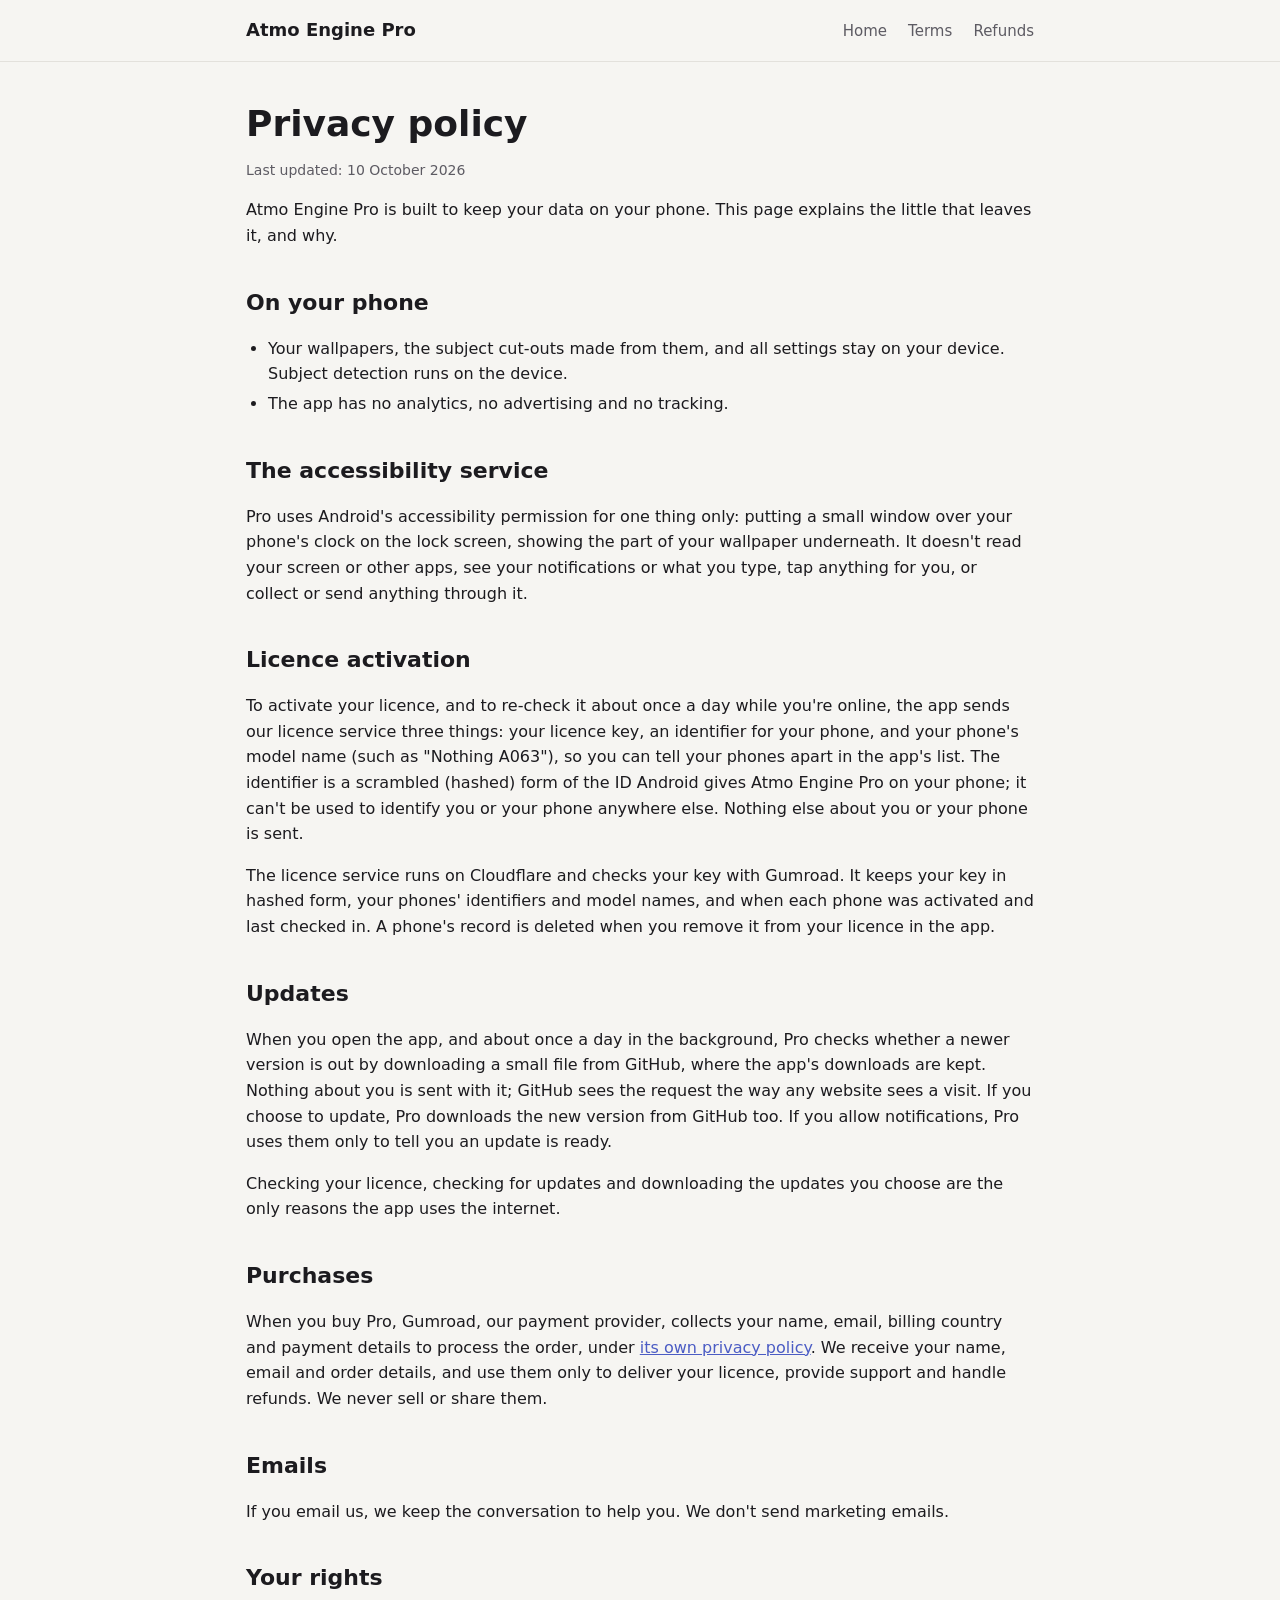
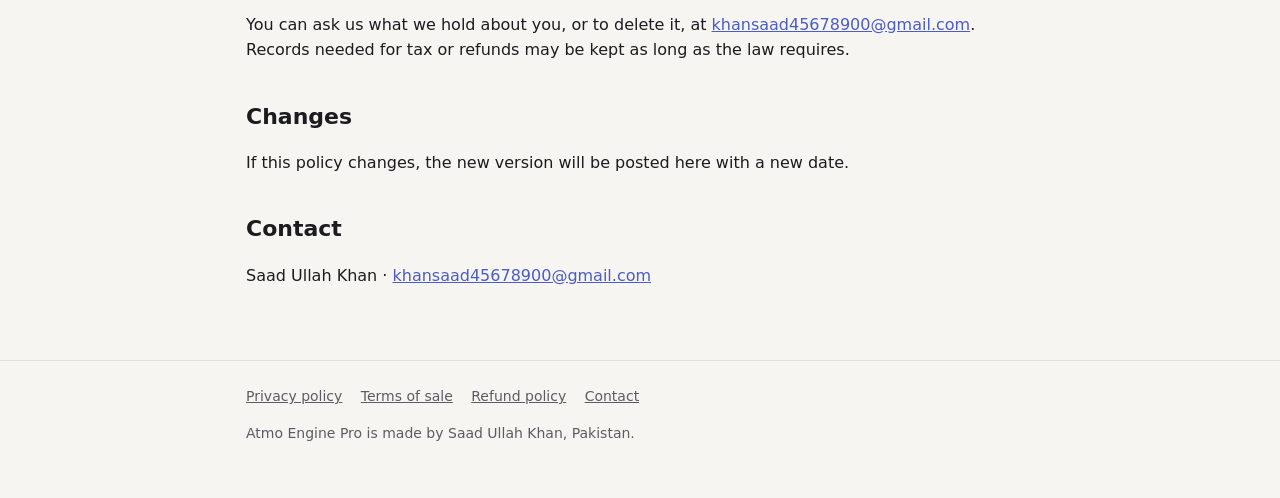
==== privacy.html @ ef831bf8 "Atmo Engine Pro website" ====
<!doctype html>
<html lang="en">
<head>
  <meta charset="utf-8">
  <meta name="viewport" content="width=device-width, initial-scale=1">
  <title>Privacy Policy · Atmo Engine Pro</title>
  <link rel="stylesheet" href="style.css">
</head>
<body>
  <header class="site">
    <div class="wrap">
      <a class="brand" href="index.html">Atmo Engine Pro</a>
      <nav>
        <a href="index.html">Home</a>
        <a href="terms.html">Terms</a>
        <a href="refund.html">Refunds</a>
      </nav>
    </div>
  </header>

  <main>
    <div class="wrap">
      <h1>Privacy policy</h1>
      <p class="muted small">Last updated: 10 October 2026</p>

      <p>
        Atmo Engine Pro is built to keep your data on your phone. This page explains the little
        that leaves it, and why.
      </p>

      <h2>On your phone</h2>
      <ul>
        <li>Your wallpapers, the subject cut-outs made from them, and all settings stay on your device.
            Subject detection runs on the device.</li>
        <li>The app has no analytics, no advertising and no tracking.</li>
      </ul>

      <h2>The accessibility service</h2>
      <p>
        Pro uses Android's accessibility permission for one thing only: putting a small window over
        your phone's clock on the lock screen, showing the part of your wallpaper underneath. It
        doesn't read your screen or other apps, see your notifications or what you type, tap
        anything for you, or collect or send anything through it.
      </p>

      <h2>Licence activation</h2>
      <p>
        To activate your licence, and to re-check it about once a day while you're online, the app
        sends our licence service three things: your licence key, an identifier for your phone,
        and your phone's model name (such as "Nothing A063"), so you can tell your phones apart in
        the app's list. The identifier is a scrambled (hashed) form of the ID Android gives Atmo
        Engine Pro on your phone; it can't be used to identify you or your phone anywhere else.
        Nothing else about you or your phone is sent.
      </p>
      <p>
        The licence service runs on Cloudflare and checks your key with Gumroad. It keeps your key
        in hashed form, your phones' identifiers and model names, and when each phone was activated
        and last checked in. A phone's record is deleted when you remove it from your licence in the app.
      </p>

      <h2>Updates</h2>
      <p>
        When you open the app, and about once a day in the background, Pro checks whether a newer
        version is out by downloading a small file from GitHub, where the app's downloads are kept.
        Nothing about you is sent with it; GitHub sees the request the way any website sees a visit.
        If you choose to update, Pro downloads the new version from GitHub too. If you allow
        notifications, Pro uses them only to tell you an update is ready.
      </p>
      <p>
        Checking your licence, checking for updates and downloading the updates you choose are the
        only reasons the app uses the internet.
      </p>

      <h2>Purchases</h2>
      <p>
        When you buy Pro, Gumroad, our payment provider, collects your name, email, billing country
        and payment details to process the order, under
        <a href="https://gumroad.com/privacy">its own privacy policy</a>. We receive your name,
        email and order details, and use them only to deliver your licence, provide support and
        handle refunds. We never sell or share them.
      </p>

      <h2>Emails</h2>
      <p>
        If you email us, we keep the conversation to help you. We don't send marketing emails.
      </p>

      <h2>Your rights</h2>
      <p>
        You can ask us what we hold about you, or to delete it, at
        <a href="mailto:khansaad45678900@gmail.com">khansaad45678900@gmail.com</a>.
        Records needed for tax or refunds may be kept as long as the law requires.
      </p>

      <h2>Changes</h2>
      <p>If this policy changes, the new version will be posted here with a new date.</p>

      <h2>Contact</h2>
      <p>Saad Ullah Khan · <a href="mailto:khansaad45678900@gmail.com">khansaad45678900@gmail.com</a></p>
    </div>
  </main>

  <footer class="site">
    <div class="wrap">
      <a href="privacy.html">Privacy policy</a>
      <a href="terms.html">Terms of sale</a>
      <a href="refund.html">Refund policy</a>
      <a href="mailto:khansaad45678900@gmail.com">Contact</a>
      <p>Atmo Engine Pro is made by Saad Ullah Khan, Pakistan.</p>
    </div>
  </footer>
</body>
</html>
---- style.css ----
:root {
  --bg: #f6f5f2;
  --surface: #ffffff;
  --text: #1c1b1f;
  --muted: #5d5b63;
  --line: #e3e1dc;
  --accent: #4b5cc4;
  --accent-text: #ffffff;
  --radius: 18px;
}

@media (prefers-color-scheme: dark) {
  :root {
    --bg: #111114;
    --surface: #1b1b20;
    --text: #ecebf0;
    --muted: #a3a1ab;
    --line: #2c2c33;
    --accent: #9fb0ff;
    --accent-text: #111114;
  }
}

* { box-sizing: border-box; }

body {
  margin: 0;
  background: var(--bg);
  color: var(--text);
  font: 16px/1.6 system-ui, -apple-system, "Segoe UI", Roboto, sans-serif;
}

a { color: var(--accent); }

.wrap {
  max-width: 820px;
  margin: 0 auto;
  padding: 0 16px;
}

header.site {
  border-bottom: 1px solid var(--line);
}

header.site .wrap {
  display: flex;
  align-items: center;
  justify-content: space-between;
  gap: 12px;
  padding-top: 16px;
  padding-bottom: 16px;
  flex-wrap: wrap;
}

.brand {
  font-weight: 700;
  font-size: 18px;
  color: var(--text);
  text-decoration: none;
}

nav a {
  color: var(--muted);
  text-decoration: none;
  margin-left: 16px;
  font-size: 15px;
}

nav a:first-child { margin-left: 0; }
nav a:hover { color: var(--text); }

main { padding: 40px 0 56px; }

h1 { font-size: 36px; line-height: 1.2; margin: 0 0 12px; }
h2 { font-size: 22px; margin: 36px 0 10px; }
h3 { font-size: 17px; margin: 22px 0 6px; }

.lead { font-size: 18px; color: var(--muted); margin: 0 0 24px; }

.card {
  background: var(--surface);
  border: 1px solid var(--line);
  border-radius: var(--radius);
  padding: 22px;
}

.price {
  display: flex;
  align-items: center;
  justify-content: space-between;
  gap: 16px;
  flex-wrap: wrap;
  margin: 28px 0;
}

.price .amount { font-size: 28px; font-weight: 700; }
.price .note { color: var(--muted); font-size: 14px; }

.button {
  display: inline-block;
  background: var(--accent);
  color: var(--accent-text);
  text-decoration: none;
  font-weight: 600;
  padding: 12px 22px;
  border-radius: 999px;
}

.grid {
  display: grid;
  grid-template-columns: repeat(auto-fit, minmax(220px, 1fr));
  gap: 14px;
}

.grid .card h3 { margin-top: 0; }
.grid .card p { margin: 0; color: var(--muted); font-size: 15px; }

ul, ol { padding-left: 22px; }
li { margin: 4px 0; }

.muted { color: var(--muted); }
.small { font-size: 14px; }

footer.site {
  border-top: 1px solid var(--line);
  padding: 24px 0 40px;
  color: var(--muted);
  font-size: 14px;
}

footer.site a { color: var(--muted); margin-right: 14px; }
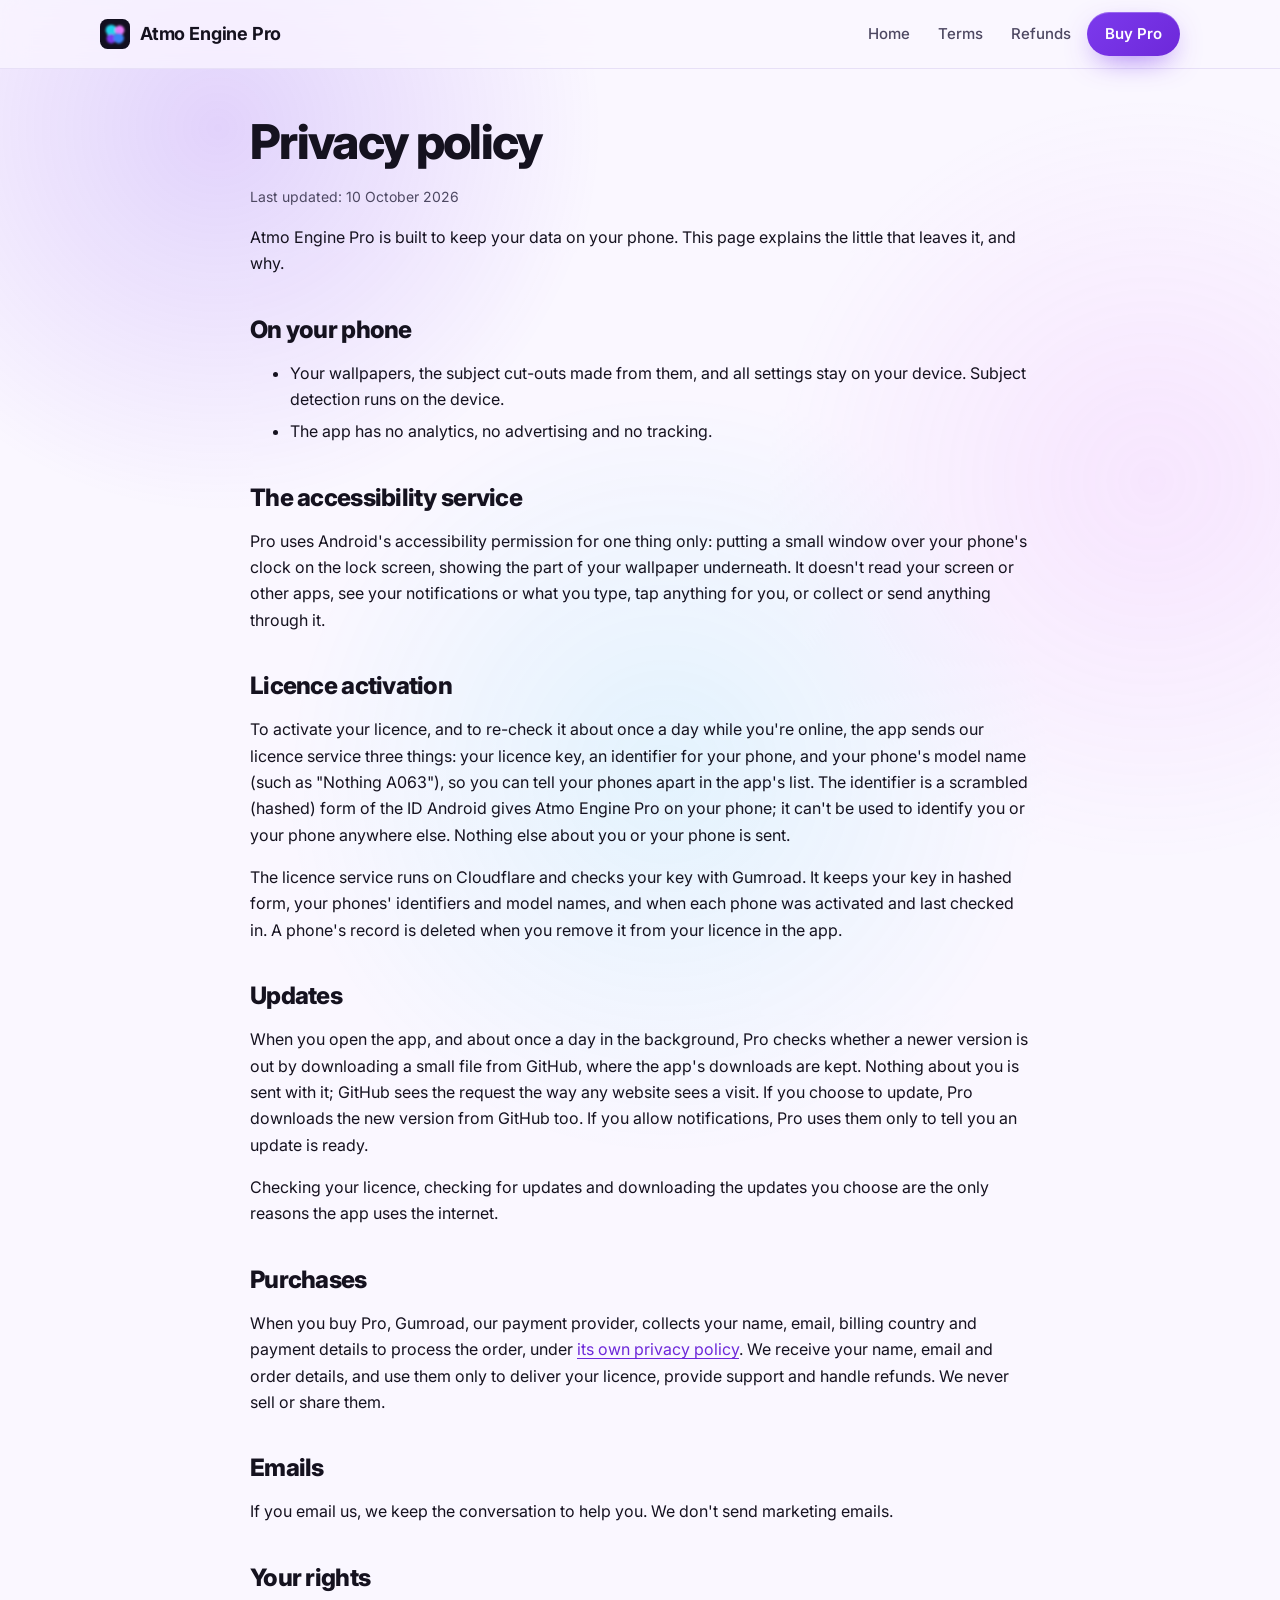
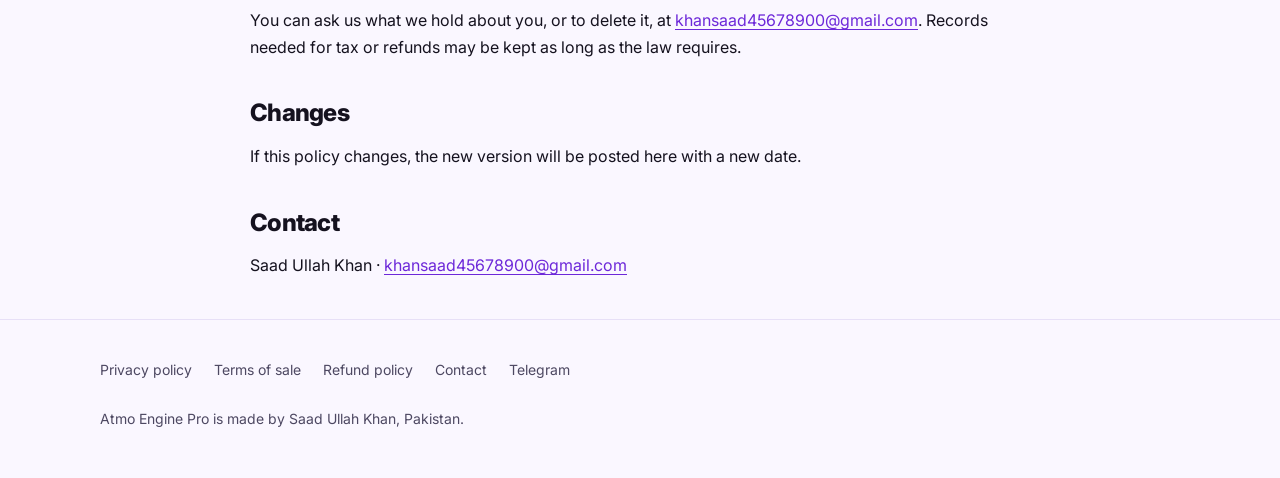
==== commit 7cdedf97: "Redesign the site and add the Pro Telegram group A dark, atmospheric look built on the app's own pal" ====
--- a/privacy.html
+++ b/privacy.html
@@ -4,21 +4,30 @@
   <meta charset="utf-8">
   <meta name="viewport" content="width=device-width, initial-scale=1">
   <title>Privacy Policy · Atmo Engine Pro</title>
+  <meta name="theme-color" content="#0b0a12" media="(prefers-color-scheme: dark)">
+  <meta name="theme-color" content="#faf7ff" media="(prefers-color-scheme: light)">
+  <link rel="icon" href="favicon.svg" type="image/svg+xml">
+  <link rel="preconnect" href="https://fonts.googleapis.com">
+  <link rel="preconnect" href="https://fonts.gstatic.com" crossorigin>
+  <link rel="stylesheet" href="https://fonts.googleapis.com/css2?family=Inter:wght@400;500;600;700;800&display=swap">
   <link rel="stylesheet" href="style.css">
 </head>
 <body>
+  <a class="skip" href="#main">Skip to content</a>
+  <div class="aurora" aria-hidden="true"><span></span><span></span><span></span></div>
   <header class="site">
     <div class="wrap">
-      <a class="brand" href="index.html">Atmo Engine Pro</a>
-      <nav>
-        <a href="index.html">Home</a>
-        <a href="terms.html">Terms</a>
-        <a href="refund.html">Refunds</a>
+      <a class="brand" href="index.html"><img src="favicon.svg" alt="" width="30" height="30">Atmo Engine Pro</a>
+      <nav aria-label="Main">
+        <a class="optional" href="index.html">Home</a>
+        <a class="optional" href="terms.html">Terms</a>
+        <a class="optional" href="refund.html">Refunds</a>
+        <a class="button small" href="https://khansaad5.gumroad.com/l/atmo-engine-pro">Buy Pro</a>
       </nav>
     </div>
   </header>
 
-  <main>
+  <main id="main">
     <div class="wrap">
       <h1>Privacy policy</h1>
       <p class="muted small">Last updated: 10 October 2026</p>
@@ -106,6 +115,7 @@
       <a href="terms.html">Terms of sale</a>
       <a href="refund.html">Refund policy</a>
       <a href="mailto:khansaad45678900@gmail.com">Contact</a>
+      <a href="https://t.me/atmoenginepro">Telegram</a>
       <p>Atmo Engine Pro is made by Saad Ullah Khan, Pakistan.</p>
     </div>
   </footer>
--- a/style.css
+++ b/style.css
@@ -1,131 +1,540 @@
+/* Atmo Engine Pro site. Dark by default (a wallpaper app is shown at night
+   as often as by day), light when the visitor's device asks for it. */
 :root {
-  --bg: #f6f5f2;
-  --surface: #ffffff;
-  --text: #1c1b1f;
-  --muted: #5d5b63;
-  --line: #e3e1dc;
-  --accent: #4b5cc4;
-  --accent-text: #ffffff;
-  --radius: 18px;
-}
-
-@media (prefers-color-scheme: dark) {
+  color-scheme: dark light;
+  --bg: #0b0a12;
+  --surface: rgba(255, 255, 255, 0.045);
+  --surface-strong: rgba(255, 255, 255, 0.08);
+  --text: #f3f1fa;
+  --muted: #aaa6bd;
+  --line: rgba(255, 255, 255, 0.10);
+  --primary: #7c3aed;
+  --primary-2: #6d28d9;
+  --on-primary: #ffffff;
+  --link: #c4b5fd;
+  --cyan: #22d3ee;
+  --magenta: #e879f9;
+  --check: #22d3ee;
+  --kicker: #e879f9;
+  --warn-bg: rgba(250, 204, 21, 0.08);
+  --warn-line: rgba(250, 204, 21, 0.28);
+  --warn-icon: #facc15;
+  --radius: 22px;
+  --radius-sm: 14px;
+  --shadow: 0 30px 80px -30px rgba(124, 58, 237, 0.55);
+  --ease: cubic-bezier(0.2, 0.8, 0.2, 1);
+  --wrap: 1120px;
+}
+
+@media (prefers-color-scheme: light) {
   :root {
-    --bg: #111114;
-    --surface: #1b1b20;
-    --text: #ecebf0;
-    --muted: #a3a1ab;
-    --line: #2c2c33;
-    --accent: #9fb0ff;
-    --accent-text: #111114;
+    --bg: #faf7ff;
+    --surface: #ffffff;
+    --surface-strong: #f6f2ff;
+    --text: #15121f;
+    --muted: #4d4862;
+    --line: #e7e0f7;
+    --link: #6d28d9;
+    --check: #0e7490;
+    --kicker: #a21caf;
+    --warn-bg: #fffbea;
+    --warn-line: #f2dd8b;
+    --warn-icon: #a16207;
+    --shadow: 0 30px 70px -35px rgba(109, 40, 217, 0.45);
   }
 }
 
 * { box-sizing: border-box; }
+
+html { scroll-behavior: smooth; scroll-padding-top: 88px; }
 
 body {
   margin: 0;
+  min-height: 100vh;
   background: var(--bg);
   color: var(--text);
-  font: 16px/1.6 system-ui, -apple-system, "Segoe UI", Roboto, sans-serif;
-}
-
-a { color: var(--accent); }
+  font: 400 16px/1.65 "Inter", system-ui, -apple-system, "Segoe UI", Roboto, sans-serif;
+  -webkit-font-smoothing: antialiased;
+  overflow-x: hidden;
+}
+
+/* The Atmosphere: soft colour clouds drifting behind every page, like the
+   effect the app is named after. Gradients only, moved with transform. */
+.aurora {
+  position: fixed;
+  inset: -20vmax;
+  z-index: -1;
+  pointer-events: none;
+  opacity: 0.55;
+}
+.aurora span {
+  position: absolute;
+  width: 60vmax;
+  height: 60vmax;
+  border-radius: 50%;
+  animation: drift 38s var(--ease) infinite alternate;
+}
+.aurora span:nth-child(1) { top: 0; left: 5%; background: radial-gradient(closest-side, rgba(124, 58, 237, 0.55), transparent); }
+.aurora span:nth-child(2) { top: 25%; right: 0; background: radial-gradient(closest-side, rgba(232, 121, 249, 0.38), transparent); animation-duration: 46s; }
+.aurora span:nth-child(3) { bottom: 0; left: 30%; background: radial-gradient(closest-side, rgba(34, 211, 238, 0.30), transparent); animation-duration: 52s; }
+@media (prefers-color-scheme: light) { .aurora { opacity: 0.35; } }
+@keyframes drift {
+  from { transform: translate3d(0, 0, 0) scale(1); }
+  to { transform: translate3d(6vmax, -4vmax, 0) scale(1.12); }
+}
+
+a { color: var(--link); text-underline-offset: 3px; }
+a:hover { text-decoration-thickness: 2px; }
+
+:focus-visible {
+  outline: 3px solid var(--magenta);
+  outline-offset: 3px;
+  border-radius: 8px;
+}
+
+.skip {
+  position: absolute;
+  left: 16px;
+  top: -60px;
+  padding: 10px 16px;
+  border-radius: 999px;
+  background: var(--primary);
+  color: var(--on-primary);
+  z-index: 100;
+}
+.skip:focus { top: 12px; }
 
 .wrap {
-  max-width: 820px;
+  max-width: var(--wrap);
   margin: 0 auto;
-  padding: 0 16px;
-}
-
+  padding: 0 20px;
+}
+
+/* Header */
 header.site {
+  position: sticky;
+  top: 0;
+  z-index: 50;
+  backdrop-filter: saturate(160%) blur(14px);
+  -webkit-backdrop-filter: saturate(160%) blur(14px);
+  background: color-mix(in srgb, var(--bg) 72%, transparent);
   border-bottom: 1px solid var(--line);
 }
-
 header.site .wrap {
   display: flex;
   align-items: center;
   justify-content: space-between;
-  gap: 12px;
-  padding-top: 16px;
-  padding-bottom: 16px;
-  flex-wrap: wrap;
-}
-
+  gap: 16px;
+  min-height: 68px;
+}
 .brand {
+  display: inline-flex;
+  align-items: center;
+  gap: 10px;
   font-weight: 700;
   font-size: 18px;
+  letter-spacing: -0.01em;
   color: var(--text);
   text-decoration: none;
 }
-
-nav a {
+.brand img { width: 30px; height: 30px; }
+header.site nav {
+  display: flex;
+  align-items: center;
+  gap: 4px;
+}
+header.site nav a:not(.button) {
   color: var(--muted);
   text-decoration: none;
-  margin-left: 16px;
   font-size: 15px;
-}
-
-nav a:first-child { margin-left: 0; }
-nav a:hover { color: var(--text); }
-
-main { padding: 40px 0 56px; }
-
-h1 { font-size: 36px; line-height: 1.2; margin: 0 0 12px; }
-h2 { font-size: 22px; margin: 36px 0 10px; }
-h3 { font-size: 17px; margin: 22px 0 6px; }
-
-.lead { font-size: 18px; color: var(--muted); margin: 0 0 24px; }
+  font-weight: 500;
+  padding: 10px 12px;
+  border-radius: 999px;
+  transition: color 0.2s var(--ease), background 0.2s var(--ease);
+}
+header.site nav a:not(.button):hover { color: var(--text); background: var(--surface-strong); }
+@media (max-width: 760px) {
+  header.site nav a.optional { display: none; }
+}
+
+/* Buttons */
+.button {
+  display: inline-flex;
+  align-items: center;
+  justify-content: center;
+  gap: 10px;
+  min-height: 48px;
+  padding: 12px 24px;
+  border-radius: 999px;
+  border: 0;
+  background: linear-gradient(135deg, var(--primary), var(--primary-2));
+  color: var(--on-primary);
+  font-weight: 600;
+  font-size: 16px;
+  text-decoration: none;
+  cursor: pointer;
+  box-shadow: 0 10px 30px -10px rgba(124, 58, 237, 0.8), inset 0 1px 0 rgba(255, 255, 255, 0.25);
+  transition: transform 0.2s var(--ease), box-shadow 0.2s var(--ease), filter 0.2s var(--ease);
+}
+.button:hover { transform: translateY(-2px); filter: brightness(1.08); }
+.button:active { transform: translateY(0) scale(0.98); }
+.button.small { min-height: 44px; padding: 10px 18px; font-size: 15px; }
+.button.ghost {
+  background: var(--surface);
+  color: var(--text);
+  border: 1px solid var(--line);
+  box-shadow: none;
+}
+.button.ghost:hover { background: var(--surface-strong); }
+
+.icon {
+  width: 22px;
+  height: 22px;
+  fill: none;
+  stroke: currentColor;
+  stroke-width: 2;
+  stroke-linecap: round;
+  stroke-linejoin: round;
+  flex: none;
+}
+.button .icon { width: 18px; height: 18px; }
+
+/* Hero */
+.hero {
+  display: grid;
+  grid-template-columns: 1.1fr 0.9fr;
+  align-items: center;
+  gap: 56px;
+  padding: 72px 0 56px;
+}
+@media (max-width: 900px) {
+  .hero { grid-template-columns: 1fr; gap: 40px; padding: 40px 0 24px; text-align: center; }
+  .hero .actions, .hero .trust { justify-content: center; }
+}
+.eyebrow {
+  display: inline-flex;
+  align-items: center;
+  gap: 8px;
+  padding: 6px 14px;
+  border-radius: 999px;
+  background: var(--surface);
+  border: 1px solid var(--line);
+  color: var(--muted);
+  font-size: 14px;
+  font-weight: 500;
+}
+.eyebrow .dot { width: 8px; height: 8px; border-radius: 50%; background: linear-gradient(135deg, var(--cyan), var(--magenta)); }
+h1 {
+  font-size: clamp(38px, 6vw, 64px);
+  line-height: 1.04;
+  letter-spacing: -0.035em;
+  font-weight: 800;
+  margin: 20px 0 18px;
+  text-wrap: balance;
+}
+.gradient-text {
+  background: linear-gradient(100deg, #c4b5fd 0%, var(--magenta) 45%, var(--cyan) 100%);
+  -webkit-background-clip: text;
+  background-clip: text;
+  color: transparent;
+}
+@media (prefers-color-scheme: light) {
+  .gradient-text { background-image: linear-gradient(100deg, #6d28d9 0%, #a21caf 50%, #0e7490 100%); }
+}
+.lead {
+  font-size: clamp(17px, 2vw, 19px);
+  color: var(--muted);
+  max-width: 34em;
+  margin: 0 0 28px;
+}
+@media (max-width: 900px) { .lead { margin-left: auto; margin-right: auto; } }
+.actions { display: flex; flex-wrap: wrap; gap: 12px; align-items: center; }
+.trust {
+  display: flex;
+  flex-wrap: wrap;
+  gap: 8px 20px;
+  list-style: none;
+  padding: 0;
+  margin: 24px 0 0;
+  color: var(--muted);
+  font-size: 14px;
+}
+.trust li { display: inline-flex; align-items: center; gap: 8px; }
+.trust .icon { width: 18px; height: 18px; color: var(--check); }
+
+/* Phone mock-up: a lock screen whose clock sits behind the mountain. */
+.phone {
+  position: relative;
+  width: min(300px, 78vw);
+  aspect-ratio: 9 / 19;
+  margin: 0 auto;
+  border-radius: 46px;
+  padding: 12px;
+  background: linear-gradient(160deg, #2a2733, #0d0c12);
+  box-shadow: var(--shadow), inset 0 0 0 1.5px rgba(255, 255, 255, 0.12);
+}
+.phone::before {
+  content: "";
+  position: absolute;
+  top: 22px;
+  left: 50%;
+  width: 26%;
+  height: 20px;
+  transform: translateX(-50%);
+  border-radius: 999px;
+  background: #050507;
+  z-index: 3;
+}
+.screen {
+  position: relative;
+  height: 100%;
+  border-radius: 35px;
+  overflow: hidden;
+  background: linear-gradient(180deg, #1d1446 0%, #4b1d6b 45%, #b44a8d 78%, #f19a8b 100%);
+  isolation: isolate;
+  container-type: inline-size;
+}
+.screen .glow {
+  position: absolute;
+  border-radius: 50%;
+  animation: drift 18s var(--ease) infinite alternate;
+}
+.screen .glow.a { width: 70%; aspect-ratio: 1; top: 8%; left: -12%; background: radial-gradient(closest-side, rgba(34, 211, 238, 0.55), transparent); }
+.screen .glow.b { width: 80%; aspect-ratio: 1; top: 30%; right: -25%; background: radial-gradient(closest-side, rgba(232, 121, 249, 0.6), transparent); animation-duration: 24s; }
+.screen .date {
+  position: absolute;
+  top: 17%;
+  width: 100%;
+  text-align: center;
+  font-size: 5cqi;
+  font-weight: 600;
+  letter-spacing: 0.04em;
+  color: rgba(255, 255, 255, 0.9);
+}
+.screen .clock {
+  position: absolute;
+  top: 21%;
+  width: 100%;
+  text-align: center;
+  font-size: 36cqi;
+  font-weight: 800;
+  letter-spacing: -0.05em;
+  line-height: 1;
+  color: #fff;
+  text-shadow: 0 6px 30px rgba(0, 0, 0, 0.25);
+}
+.screen .subject {
+  position: absolute;
+  left: 0;
+  bottom: 0;
+  width: 100%;
+  height: 72%;
+}
+.screen .stock {
+  position: absolute;
+  top: 9%;
+  left: 9%;
+  font-size: 15cqi;
+  font-weight: 300;
+  line-height: 1;
+  color: #fff;
+  z-index: 2;
+}
+
+/* Sections */
+section { padding: 72px 0; }
+.section-head { max-width: 680px; margin: 0 0 40px; }
+.section-head.center { margin-left: auto; margin-right: auto; text-align: center; }
+h2 {
+  font-size: clamp(28px, 4vw, 42px);
+  line-height: 1.12;
+  letter-spacing: -0.03em;
+  font-weight: 800;
+  margin: 12px 0 14px;
+  text-wrap: balance;
+}
+h3 { font-size: 19px; letter-spacing: -0.01em; margin: 0 0 6px; }
+.kicker {
+  font-size: 13px;
+  font-weight: 700;
+  letter-spacing: 0.12em;
+  text-transform: uppercase;
+  color: var(--kicker);
+}
+.muted { color: var(--muted); }
+.small { font-size: 14px; }
 
 .card {
   background: var(--surface);
   border: 1px solid var(--line);
   border-radius: var(--radius);
-  padding: 22px;
-}
-
-.price {
+  padding: 28px;
+}
+.grid { display: grid; gap: 16px; grid-template-columns: repeat(auto-fit, minmax(240px, 1fr)); }
+.feature { transition: transform 0.25s var(--ease), border-color 0.25s var(--ease), background 0.25s var(--ease); }
+.feature:hover { transform: translateY(-4px); border-color: color-mix(in srgb, var(--primary) 50%, var(--line)); background: var(--surface-strong); }
+.feature p { margin: 0; color: var(--muted); font-size: 15px; }
+.badge-icon {
+  display: grid;
+  place-items: center;
+  width: 48px;
+  height: 48px;
+  margin-bottom: 18px;
+  border-radius: 16px;
+  color: #fff;
+  background: linear-gradient(135deg, var(--primary), #c026d3);
+  box-shadow: 0 10px 24px -10px rgba(192, 38, 211, 0.8);
+}
+
+/* Before / after */
+.compare { display: grid; grid-template-columns: 1fr 1fr; gap: 28px; max-width: 600px; margin: 0 auto; }
+.compare figure { margin: 0; text-align: center; }
+.compare .phone { width: 100%; max-width: 240px; border-radius: 38px; padding: 10px; }
+.compare .phone::before { top: 18px; height: 16px; }
+.compare .screen { border-radius: 29px; }
+.compare figcaption { margin-top: 16px; font-weight: 600; }
+.compare figcaption span { display: block; font-weight: 400; font-size: 14px; color: var(--muted); }
+@media (max-width: 520px) { .compare { gap: 14px; } }
+
+/* Steps */
+.steps { counter-reset: step; display: grid; gap: 16px; grid-template-columns: repeat(auto-fit, minmax(230px, 1fr)); list-style: none; padding: 0; margin: 0; }
+.steps li { position: relative; padding-top: 72px; }
+.steps li::before {
+  counter-increment: step;
+  content: counter(step);
+  position: absolute;
+  top: 26px;
+  left: 28px;
+  display: grid;
+  place-items: center;
+  width: 34px;
+  height: 34px;
+  border-radius: 50%;
+  font-weight: 800;
+  color: #fff;
+  background: linear-gradient(135deg, var(--primary), #c026d3);
+}
+.steps li p { margin: 0; color: var(--muted); font-size: 15px; }
+
+/* Profile links: pill-shaped, at least 44px tall to tap */
+.link-list { list-style: none; padding: 0; margin: 18px 0 0; display: flex; flex-wrap: wrap; gap: 10px; }
+.link-list a {
+  display: inline-flex;
+  align-items: center;
+  gap: 8px;
+  min-height: 44px;
+  padding: 10px 16px;
+  border-radius: 999px;
+  border: 1px solid var(--line);
+  background: var(--surface);
+  color: var(--text);
+  text-decoration: none;
+  font-weight: 500;
+  font-size: 15px;
+  transition: background 0.2s var(--ease), border-color 0.2s var(--ease), transform 0.2s var(--ease);
+}
+.link-list a:hover { background: var(--surface-strong); border-color: color-mix(in srgb, var(--primary) 50%, var(--line)); transform: translateY(-2px); }
+.link-list .icon { width: 18px; height: 18px; color: var(--link); }
+.card > .actions { margin-top: 18px; }
+
+/* Lists with check marks */
+.checks { list-style: none; padding: 0; margin: 0; display: grid; gap: 14px; }
+.checks li { display: flex; gap: 12px; align-items: flex-start; }
+.checks .icon { color: var(--check); margin-top: 2px; }
+
+.two-col { display: grid; grid-template-columns: 1fr 1fr; gap: 16px; }
+@media (max-width: 820px) { .two-col { grid-template-columns: 1fr; } }
+
+.note {
+  display: flex;
+  gap: 14px;
+  align-items: flex-start;
+  border-radius: var(--radius-sm);
+  padding: 18px 20px;
+  background: var(--warn-bg);
+  border: 1px solid var(--warn-line);
+}
+.note .icon { color: var(--warn-icon); margin-top: 2px; }
+.note p { margin: 0; font-size: 15px; }
+.stack { display: grid; gap: 16px; }
+
+/* Pricing */
+.pricing {
+  position: relative;
+  max-width: 560px;
+  margin: 0 auto;
+  text-align: center;
+  padding: 44px 32px;
+}
+.pricing::before {
+  content: "";
+  position: absolute;
+  inset: -1px;
+  border-radius: inherit;
+  padding: 1px;
+  background: linear-gradient(135deg, var(--primary), var(--magenta), var(--cyan));
+  -webkit-mask: linear-gradient(#000 0 0) content-box, linear-gradient(#000 0 0);
+  -webkit-mask-composite: xor;
+  mask-composite: exclude;
+  pointer-events: none;
+}
+.pricing .amount { font-size: clamp(46px, 13vw, 64px); font-weight: 800; letter-spacing: -0.04em; line-height: 1; margin: 12px 0 6px; }
+.pricing .amount small { font-size: 20px; font-weight: 600; color: var(--muted); letter-spacing: 0; }
+.pricing .checks { text-align: left; max-width: 360px; margin: 26px auto 30px; }
+.pricing .button { width: 100%; max-width: 360px; }
+
+/* FAQ */
+.faq { display: grid; gap: 12px; max-width: 820px; margin: 0 auto; }
+.faq details {
+  background: var(--surface);
+  border: 1px solid var(--line);
+  border-radius: var(--radius-sm);
+  transition: border-color 0.2s var(--ease), background 0.2s var(--ease);
+}
+.faq details[open] { background: var(--surface-strong); border-color: color-mix(in srgb, var(--primary) 40%, var(--line)); }
+.faq summary {
+  list-style: none;
+  cursor: pointer;
   display: flex;
   align-items: center;
   justify-content: space-between;
   gap: 16px;
-  flex-wrap: wrap;
-  margin: 28px 0;
-}
-
-.price .amount { font-size: 28px; font-weight: 700; }
-.price .note { color: var(--muted); font-size: 14px; }
-
-.button {
-  display: inline-block;
-  background: var(--accent);
-  color: var(--accent-text);
-  text-decoration: none;
+  padding: 16px 22px;
+  min-height: 56px;
   font-weight: 600;
-  padding: 12px 22px;
-  border-radius: 999px;
-}
-
-.grid {
-  display: grid;
-  grid-template-columns: repeat(auto-fit, minmax(220px, 1fr));
-  gap: 14px;
-}
-
-.grid .card h3 { margin-top: 0; }
-.grid .card p { margin: 0; color: var(--muted); font-size: 15px; }
-
-ul, ol { padding-left: 22px; }
-li { margin: 4px 0; }
-
-.muted { color: var(--muted); }
-.small { font-size: 14px; }
-
+  font-size: 17px;
+}
+.faq summary::-webkit-details-marker { display: none; }
+.faq summary .icon { transition: transform 0.25s var(--ease); color: var(--muted); }
+.faq details[open] summary .icon { transform: rotate(180deg); }
+.faq details > div { padding: 0 22px 20px; color: var(--muted); }
+.faq details > div p { margin: 0; }
+
+/* Policy pages */
+main > .wrap > h1:first-child { font-size: clamp(34px, 5vw, 48px); margin-top: 48px; }
+main > .wrap:has(> h1:first-child) { max-width: 820px; }
+main > .wrap:has(> h1:first-child) h2 { font-size: 24px; margin-top: 40px; }
+main > .wrap:has(> h1:first-child) li { margin: 6px 0; }
+
+/* Footer */
 footer.site {
+  margin-top: 40px;
   border-top: 1px solid var(--line);
-  padding: 24px 0 40px;
+  padding: 32px 0 48px;
   color: var(--muted);
   font-size: 14px;
 }
-
-footer.site a { color: var(--muted); margin-right: 14px; }
+footer.site .wrap { display: flex; flex-wrap: wrap; gap: 8px 22px; align-items: center; }
+footer.site a { color: var(--muted); text-decoration: none; padding: 6px 0; }
+footer.site a:hover { color: var(--text); }
+footer.site p { flex-basis: 100%; margin: 12px 0 0; }
+
+/* Appear on scroll, only when JavaScript runs, so nothing stays hidden without it. */
+.js .reveal { opacity: 0; transform: translateY(18px); transition: opacity 0.7s var(--ease), transform 0.7s var(--ease); }
+.js .reveal.in { opacity: 1; transform: none; }
+
+@media (prefers-reduced-motion: reduce) {
+  html { scroll-behavior: auto; }
+  *, *::before, *::after { animation: none !important; transition: none !important; }
+  .js .reveal { opacity: 1; transform: none; }
+}
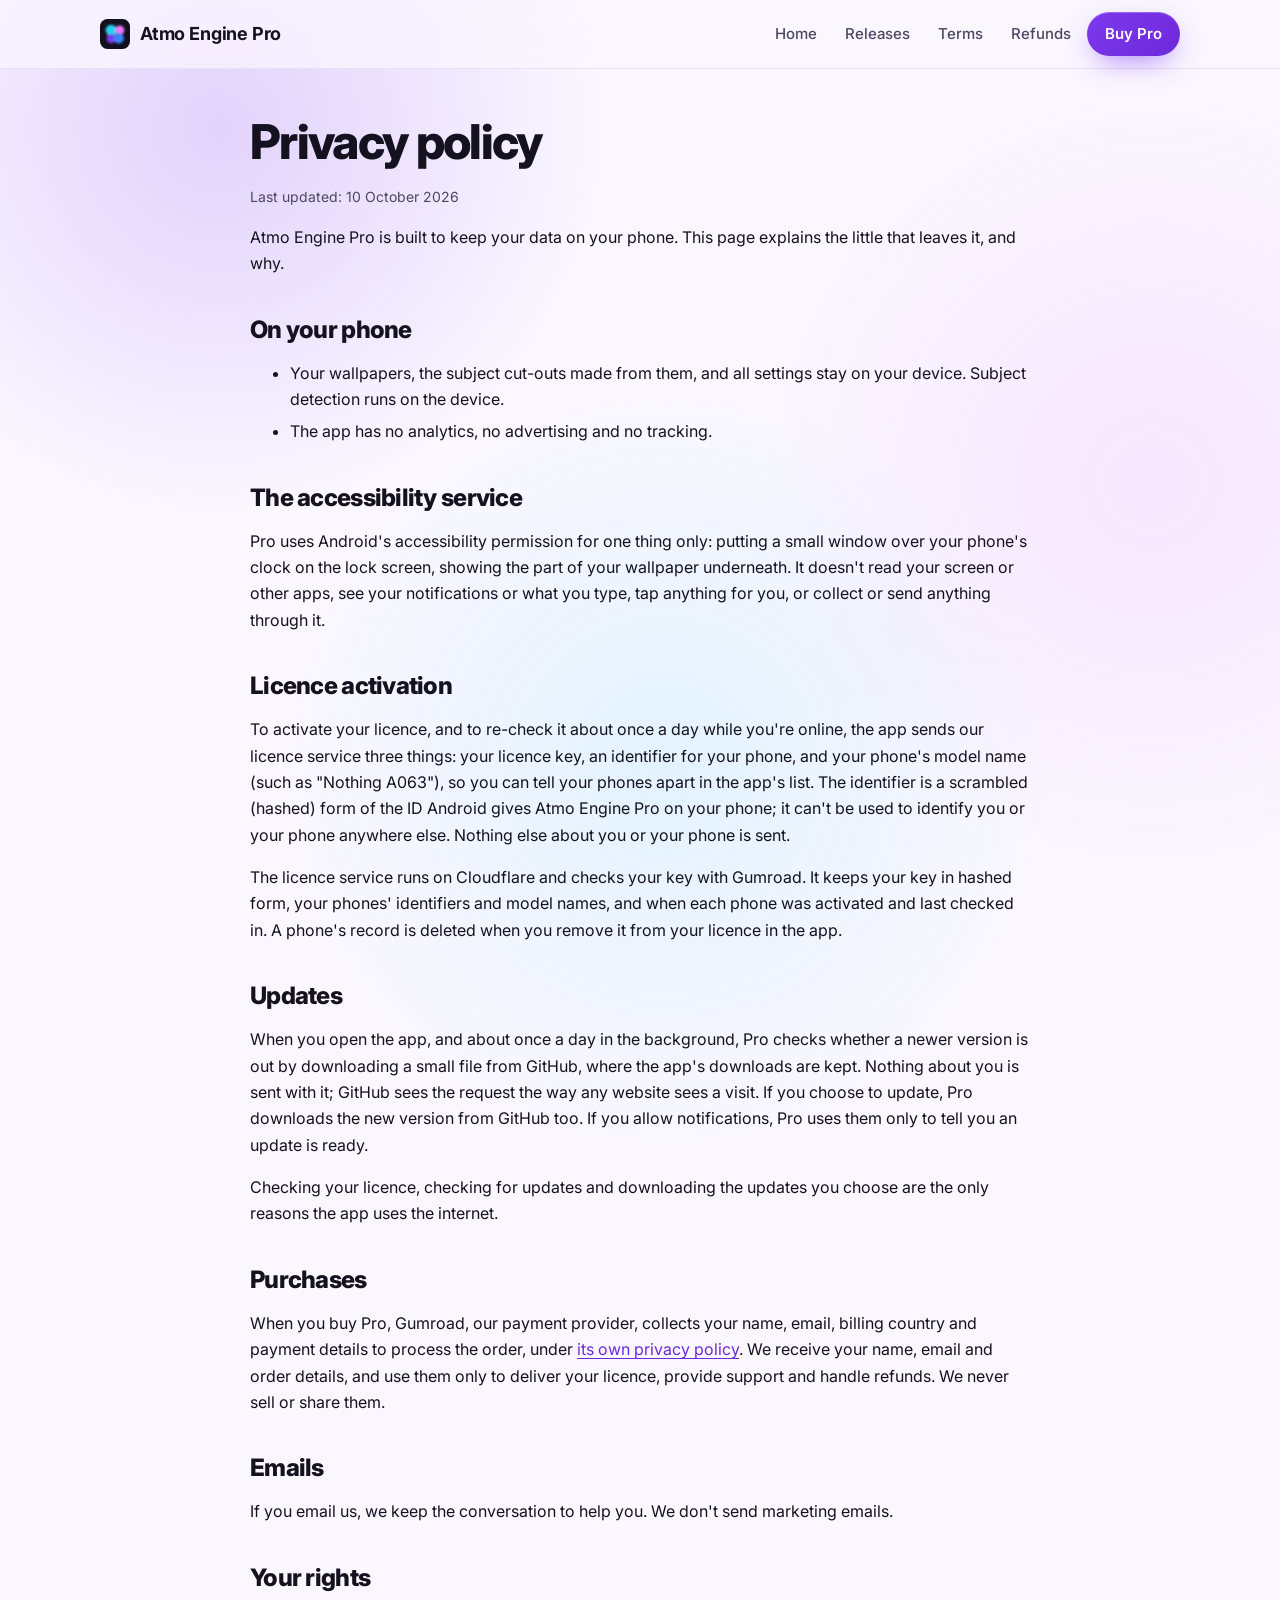
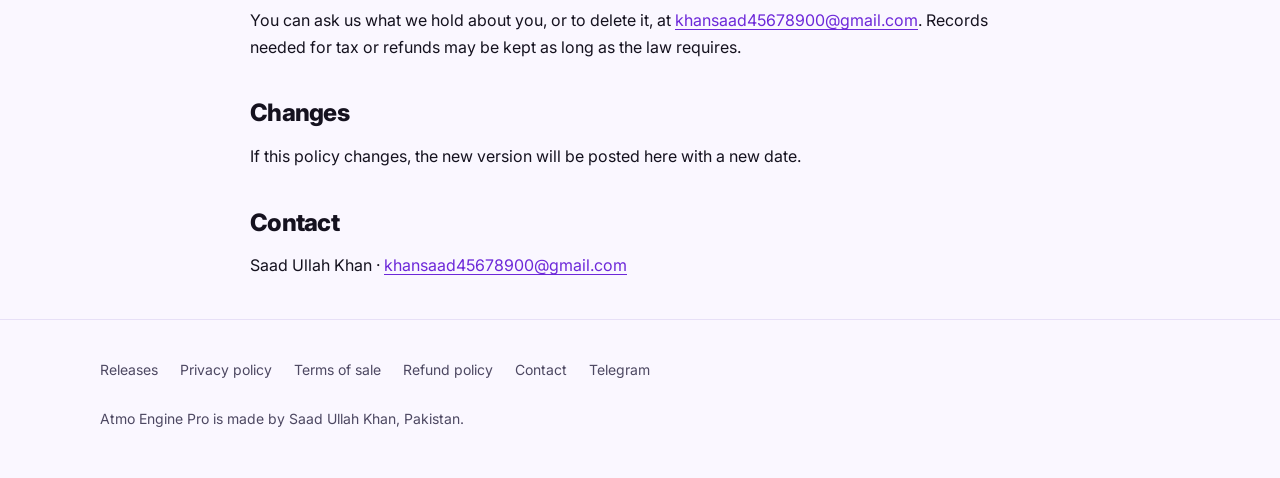
==== commit 00ffce38: "Add a Releases page that lists every version from this repository's releases" ====
--- a/privacy.html
+++ b/privacy.html
@@ -20,6 +20,7 @@
       <a class="brand" href="index.html"><img src="favicon.svg" alt="" width="30" height="30">Atmo Engine Pro</a>
       <nav aria-label="Main">
         <a class="optional" href="index.html">Home</a>
+        <a class="optional" href="releases.html">Releases</a>
         <a class="optional" href="terms.html">Terms</a>
         <a class="optional" href="refund.html">Refunds</a>
         <a class="button small" href="https://khansaad5.gumroad.com/l/atmo-engine-pro">Buy Pro</a>
@@ -111,6 +112,7 @@
 
   <footer class="site">
     <div class="wrap">
+      <a href="releases.html">Releases</a>
       <a href="privacy.html">Privacy policy</a>
       <a href="terms.html">Terms of sale</a>
       <a href="refund.html">Refund policy</a>
--- a/style.css
+++ b/style.css
@@ -510,11 +510,32 @@
 .faq details > div { padding: 0 22px 20px; color: var(--muted); }
 .faq details > div p { margin: 0; }
 
+/* Releases page */
+.releases > h1:first-child { font-size: clamp(34px, 5vw, 48px); margin-top: 48px; }
+.releases { max-width: 820px; }
+.release-list { display: grid; gap: 16px; margin: 28px 0 0; }
+.release-head { display: flex; align-items: center; gap: 12px; flex-wrap: wrap; }
+.release-head h2 { font-size: 26px; margin: 0; }
+.release p.small { margin: 4px 0 14px; }
+.release .notes { margin: 0 0 20px; padding-left: 20px; color: var(--muted); }
+.release .notes li { margin: 4px 0; }
+.release.latest { border-color: color-mix(in srgb, var(--primary) 55%, var(--line)); }
+.badge {
+  display: inline-flex;
+  align-items: center;
+  padding: 4px 12px;
+  border-radius: 999px;
+  font-size: 13px;
+  font-weight: 700;
+}
+.badge.stable { background: color-mix(in srgb, var(--primary) 22%, transparent); color: var(--link); }
+.badge.beta { background: var(--warn-bg); color: var(--warn-icon); border: 1px solid var(--warn-line); }
+
 /* Policy pages */
 main > .wrap > h1:first-child { font-size: clamp(34px, 5vw, 48px); margin-top: 48px; }
-main > .wrap:has(> h1:first-child) { max-width: 820px; }
-main > .wrap:has(> h1:first-child) h2 { font-size: 24px; margin-top: 40px; }
-main > .wrap:has(> h1:first-child) li { margin: 6px 0; }
+main > .wrap:not(.releases):has(> h1:first-child) { max-width: 820px; }
+main > .wrap:not(.releases):has(> h1:first-child) h2 { font-size: 24px; margin-top: 40px; }
+main > .wrap:not(.releases):has(> h1:first-child) li { margin: 6px 0; }
 
 /* Footer */
 footer.site {
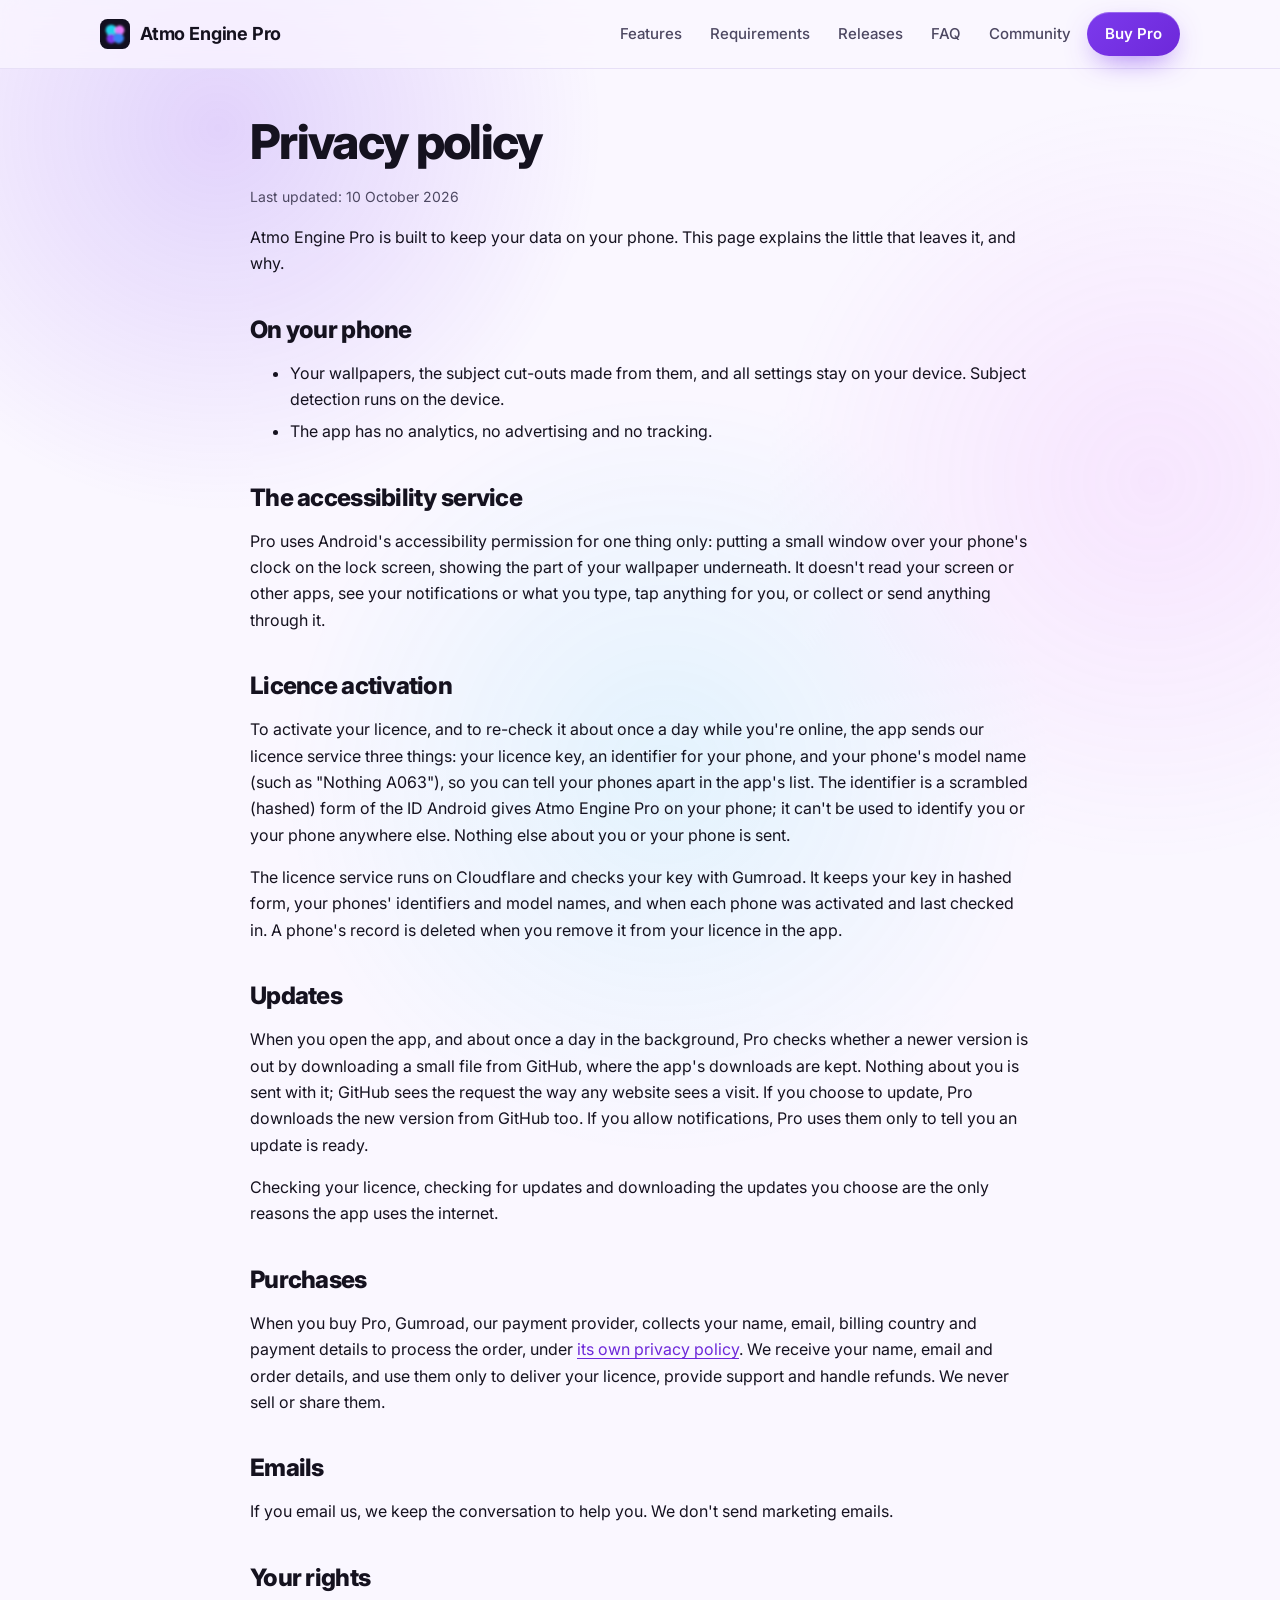
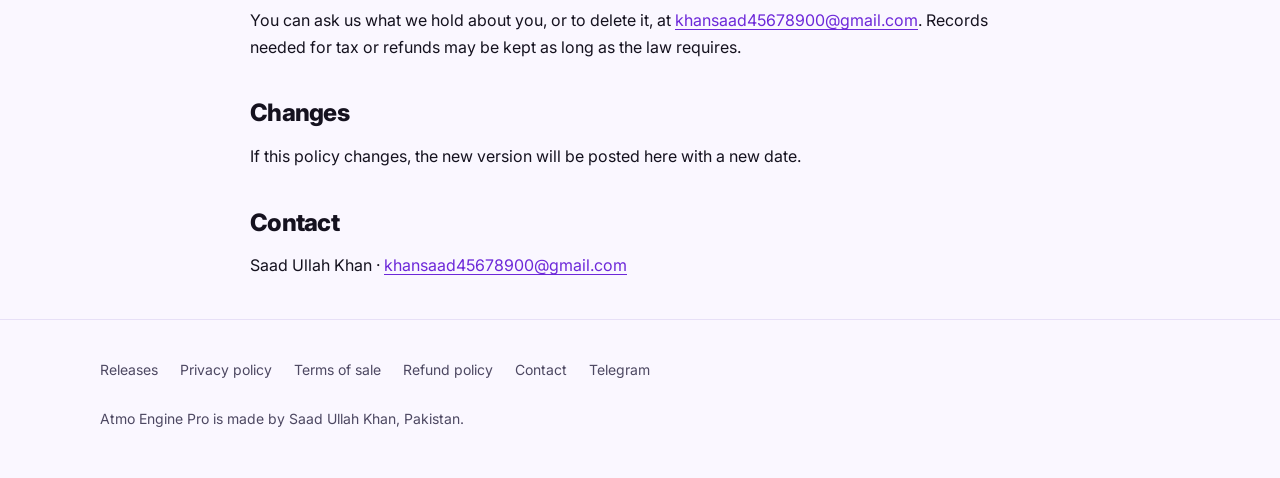
==== commit 027f0fd8: "Header follows the page's order and marks the section being read" ====
--- a/privacy.html
+++ b/privacy.html
@@ -2,7 +2,7 @@
 <html lang="en">
 <head>
   <meta charset="utf-8">
-  <meta name="viewport" content="width=device-width, initial-scale=1">
+  <meta name="viewport" content="width=device-width, initial-scale=1, viewport-fit=cover">
   <title>Privacy Policy · Atmo Engine Pro</title>
   <meta name="theme-color" content="#0b0a12" media="(prefers-color-scheme: dark)">
   <meta name="theme-color" content="#faf7ff" media="(prefers-color-scheme: light)">
@@ -19,10 +19,11 @@
     <div class="wrap">
       <a class="brand" href="index.html"><img src="favicon.svg" alt="" width="30" height="30">Atmo Engine Pro</a>
       <nav aria-label="Main">
-        <a class="optional" href="index.html">Home</a>
-        <a class="optional" href="releases.html">Releases</a>
-        <a class="optional" href="terms.html">Terms</a>
-        <a class="optional" href="refund.html">Refunds</a>
+        <a class="optional" href="index.html#features" data-section="features">Features</a>
+        <a class="optional" href="index.html#requirements" data-section="requirements">Requirements</a>
+        <a class="optional" href="index.html#releases" data-section="releases">Releases</a>
+        <a class="optional" href="index.html#faq" data-section="faq">FAQ</a>
+        <a class="optional" href="index.html#contact" data-section="community">Community</a>
         <a class="button small" href="https://khansaad5.gumroad.com/l/atmo-engine-pro">Buy Pro</a>
       </nav>
     </div>
@@ -121,5 +122,13 @@
       <p>Atmo Engine Pro is made by Saad Ullah Khan, Pakistan.</p>
     </div>
   </footer>
+
+  <nav class="bottom-nav" aria-label="Sections">
+    <a href="index.html#main" data-section="home"><svg class="icon" viewBox="0 0 24 24" aria-hidden="true"><path d="M3 10.5 12 3l9 7.5V20a1 1 0 0 1-1 1h-5v-6h-6v6H4a1 1 0 0 1-1-1z"/></svg><span>Home</span></a>
+    <a href="index.html#features" data-section="features"><svg class="icon" viewBox="0 0 24 24" aria-hidden="true"><path d="M12 3l1.9 5.1L19 10l-5.1 1.9L12 17l-1.9-5.1L5 10l5.1-1.9z"/></svg><span>Features</span></a>
+    <a href="index.html#releases" data-section="releases"><svg class="icon" viewBox="0 0 24 24" aria-hidden="true"><path d="M12 3v12"/><path d="m7 10 5 5 5-5"/><path d="M5 21h14"/></svg><span>Releases</span></a>
+    <a href="index.html#faq" data-section="faq"><svg class="icon" viewBox="0 0 24 24" aria-hidden="true"><circle cx="12" cy="12" r="10"/><path d="M9.1 9a3 3 0 0 1 5.8 1c0 2-3 3-3 3"/><path d="M12 17h.01"/></svg><span>FAQ</span></a>
+    <a href="index.html#contact" data-section="community"><svg class="icon" viewBox="0 0 24 24" aria-hidden="true"><path d="m22 2-7 20-4-9-9-4z"/><path d="M22 2 11 13"/></svg><span>Community</span></a>
+  </nav>
 </body>
 </html>
--- a/style.css
+++ b/style.css
@@ -153,7 +153,8 @@
   transition: color 0.2s var(--ease), background 0.2s var(--ease);
 }
 header.site nav a:not(.button):hover { color: var(--text); background: var(--surface-strong); }
-@media (max-width: 760px) {
+header.site nav a[aria-current="page"] { color: var(--text); background: color-mix(in srgb, var(--primary) 26%, transparent); }
+@media (max-width: 900px) {
   header.site nav a.optional { display: none; }
 }
 
@@ -515,7 +516,7 @@
 .releases { max-width: 820px; }
 .release-list { display: grid; gap: 16px; margin: 28px 0 0; }
 .release-head { display: flex; align-items: center; gap: 12px; flex-wrap: wrap; }
-.release-head h2 { font-size: 26px; margin: 0; }
+.release-head h3 { font-size: 24px; margin: 0; }
 .release p.small { margin: 4px 0 14px; }
 .release .notes { margin: 0 0 20px; padding-left: 20px; color: var(--muted); }
 .release .notes li { margin: 4px 0; }
@@ -530,6 +531,59 @@
 }
 .badge.stable { background: color-mix(in srgb, var(--primary) 22%, transparent); color: var(--link); }
 .badge.beta { background: var(--warn-bg); color: var(--warn-icon); border: 1px solid var(--warn-line); }
+
+.center-link { text-align: center; margin: 28px 0 0; }
+#releases .release-list { max-width: 820px; margin: 0 auto; }
+
+/* Bottom pill navigation on small screens, where the header links don't fit.
+   Floats above the system gesture bar (safe area) and marks where you are. */
+.bottom-nav { display: none; }
+@media (max-width: 900px) {
+  .bottom-nav {
+    display: flex;
+    position: fixed;
+    left: 50%;
+    bottom: calc(12px + env(safe-area-inset-bottom));
+    transform: translateX(-50%);
+    z-index: 60;
+    width: min(460px, calc(100% - 24px));
+    padding: 6px;
+    gap: 2px;
+    border-radius: 999px;
+    background: color-mix(in srgb, var(--bg) 80%, transparent);
+    backdrop-filter: saturate(160%) blur(18px);
+    -webkit-backdrop-filter: saturate(160%) blur(18px);
+    border: 1px solid var(--line);
+    box-shadow: 0 18px 40px -16px rgba(0, 0, 0, 0.65);
+  }
+  .bottom-nav a {
+    flex: 1;
+    display: flex;
+    flex-direction: column;
+    align-items: center;
+    justify-content: center;
+    gap: 3px;
+    min-height: 54px;
+    border-radius: 999px;
+    color: var(--muted);
+    text-decoration: none;
+    font-size: 11px;
+    font-weight: 600;
+    letter-spacing: 0.01em;
+    transition: color 0.2s var(--ease), background 0.2s var(--ease);
+  }
+  .bottom-nav .icon { width: 22px; height: 22px; }
+  .bottom-nav a[aria-current="page"] {
+    color: var(--text);
+    background: color-mix(in srgb, var(--primary) 30%, transparent);
+  }
+  body { padding-bottom: calc(92px + env(safe-area-inset-bottom)); }
+  section { padding: 44px 0; }
+  .section-head { margin-bottom: 28px; }
+  .release .button { width: 100%; }
+  html { scroll-padding-bottom: 100px; }
+  footer.site { padding-bottom: 24px; }
+}
 
 /* Policy pages */
 main > .wrap > h1:first-child { font-size: clamp(34px, 5vw, 48px); margin-top: 48px; }
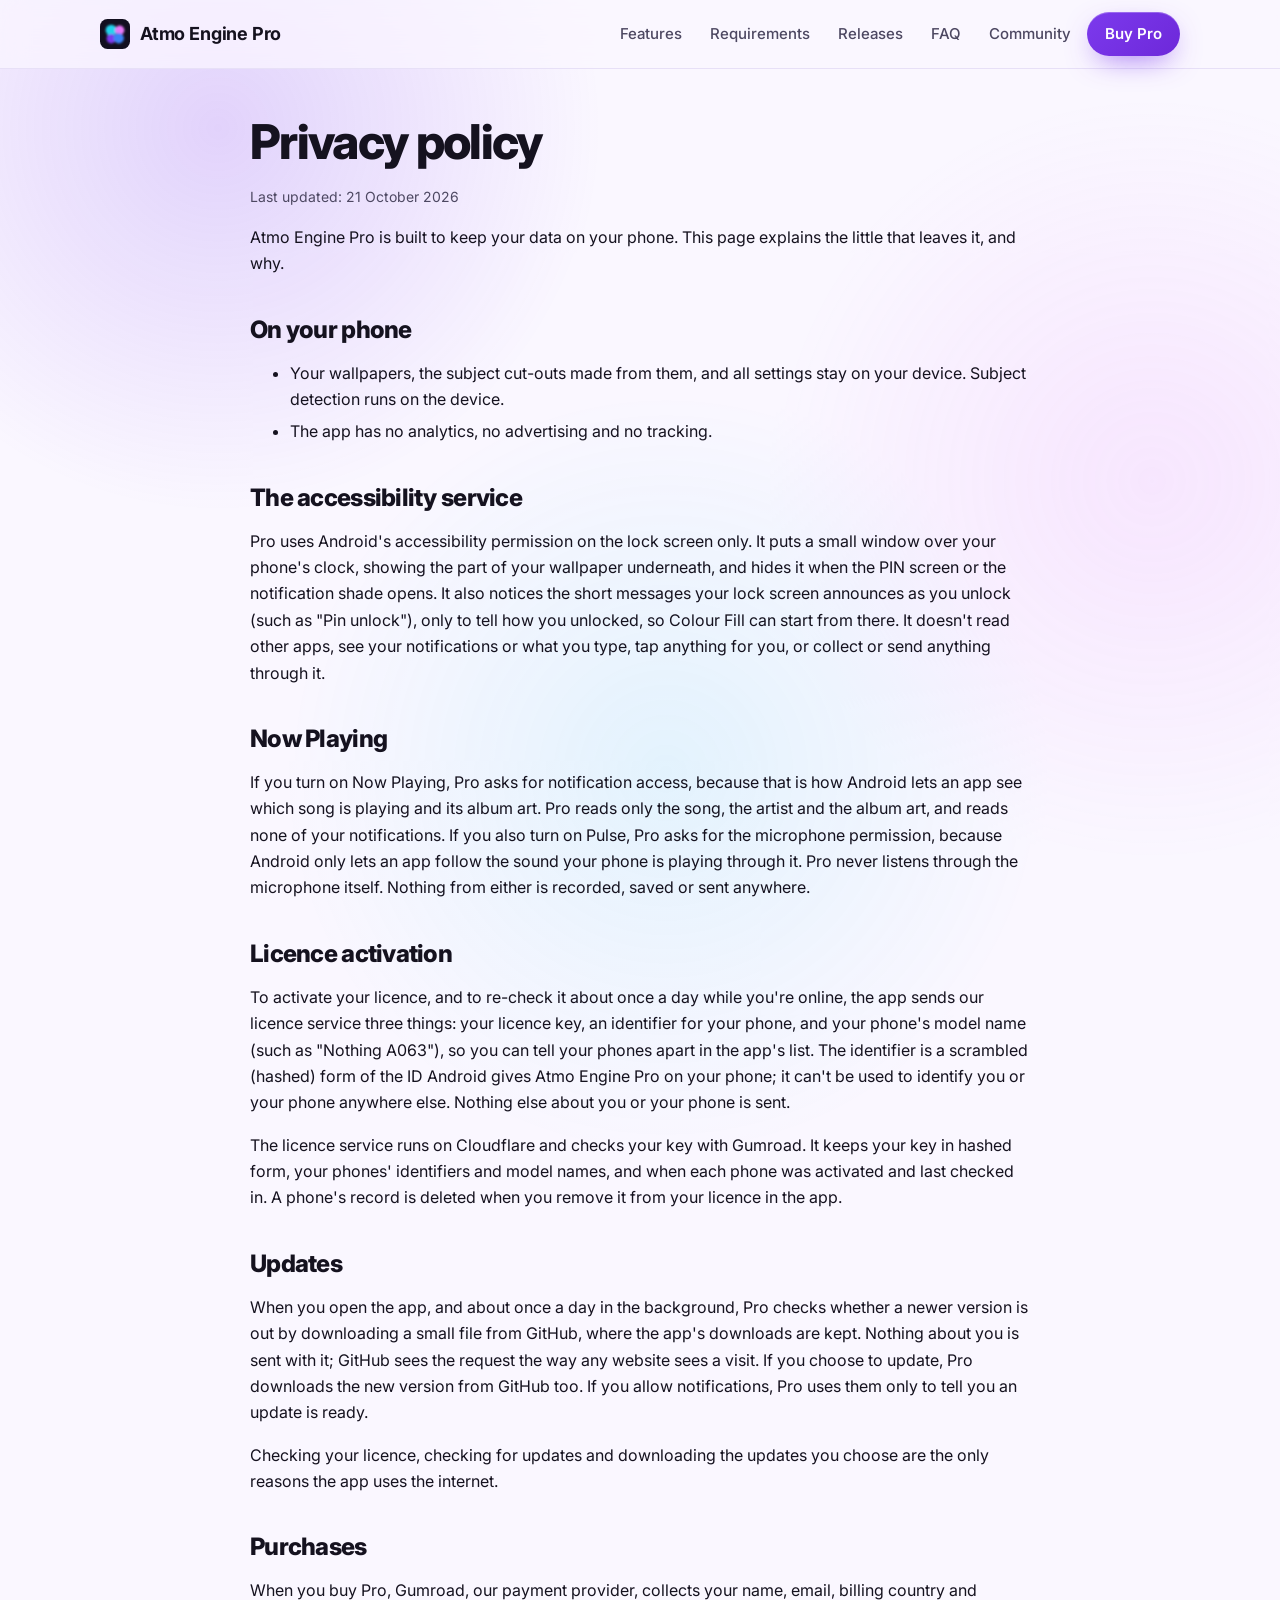
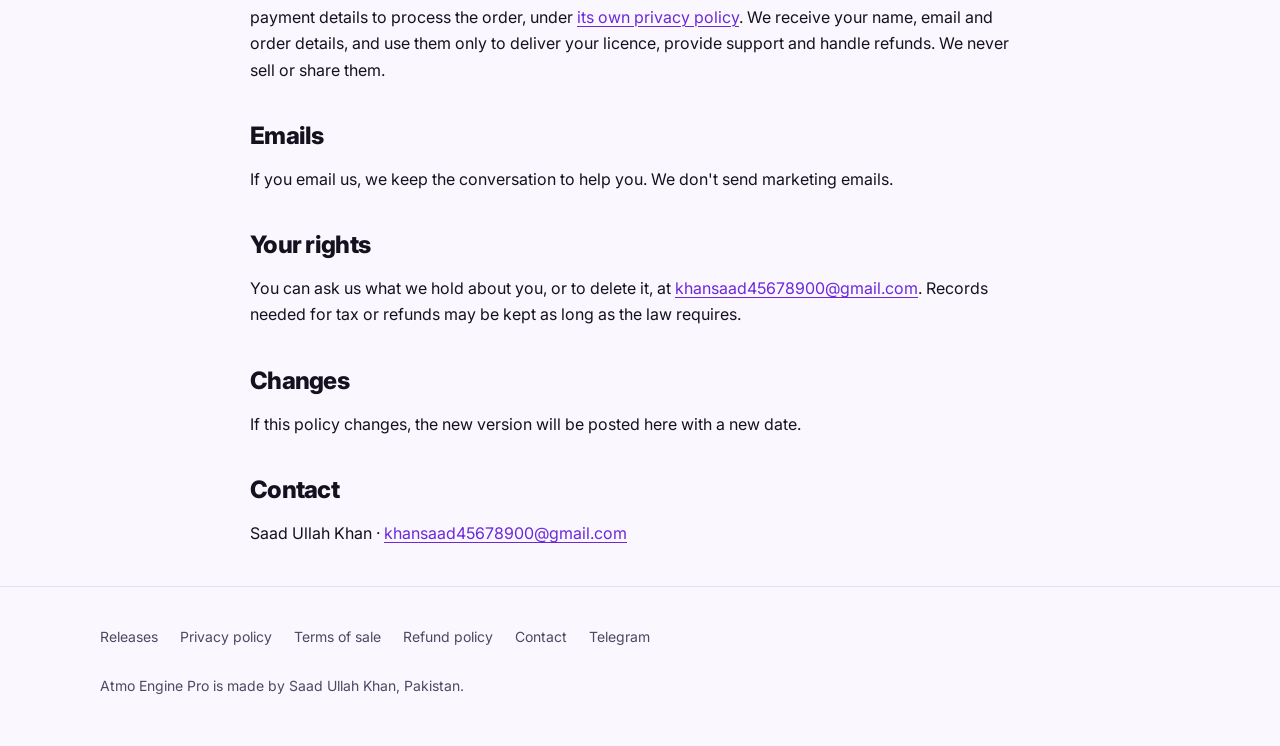
==== commit 776bde60: "Add Now Playing, the new clock cover and Colour Fill features; privacy covers Now Playing" ====
--- a/privacy.html
+++ b/privacy.html
@@ -32,7 +32,7 @@
   <main id="main">
     <div class="wrap">
       <h1>Privacy policy</h1>
-      <p class="muted small">Last updated: 10 October 2026</p>
+      <p class="muted small">Last updated: 21 October 2026</p>
 
       <p>
         Atmo Engine Pro is built to keep your data on your phone. This page explains the little
@@ -48,10 +48,22 @@
 
       <h2>The accessibility service</h2>
       <p>
-        Pro uses Android's accessibility permission for one thing only: putting a small window over
-        your phone's clock on the lock screen, showing the part of your wallpaper underneath. It
-        doesn't read your screen or other apps, see your notifications or what you type, tap
-        anything for you, or collect or send anything through it.
+        Pro uses Android's accessibility permission on the lock screen only. It puts a small window
+        over your phone's clock, showing the part of your wallpaper underneath, and hides it when
+        the PIN screen or the notification shade opens. It also notices the short messages your lock
+        screen announces as you unlock (such as "Pin unlock"), only to tell how you unlocked, so
+        Colour Fill can start from there. It doesn't read other apps, see your notifications or what
+        you type, tap anything for you, or collect or send anything through it.
+      </p>
+
+      <h2>Now Playing</h2>
+      <p>
+        If you turn on Now Playing, Pro asks for notification access, because that is how Android
+        lets an app see which song is playing and its album art. Pro reads only the song, the artist
+        and the album art, and reads none of your notifications. If you also turn on Pulse, Pro asks
+        for the microphone permission, because Android only lets an app follow the sound your phone
+        is playing through it. Pro never listens through the microphone itself. Nothing from either
+        is recorded, saved or sent anywhere.
       </p>
 
       <h2>Licence activation</h2>
--- a/style.css
+++ b/style.css
@@ -302,6 +302,35 @@
 }
 .screen .glow.a { width: 70%; aspect-ratio: 1; top: 8%; left: -12%; background: radial-gradient(closest-side, rgba(34, 211, 238, 0.55), transparent); }
 .screen .glow.b { width: 80%; aspect-ratio: 1; top: 30%; right: -25%; background: radial-gradient(closest-side, rgba(232, 121, 249, 0.6), transparent); animation-duration: 24s; }
+/* Now Playing: softened album art with drifting, pulsing colour bubbles. */
+.screen.art { background: linear-gradient(170deg, #2b1630 0%, #7a2a4f 42%, #d9705a 76%, #f4c07a 100%); }
+.screen.art .glow.a { background: radial-gradient(closest-side, rgba(255, 196, 120, 0.55), transparent); }
+.screen.art .glow.b { background: radial-gradient(closest-side, rgba(244, 114, 182, 0.55), transparent); }
+.screen .glow.c, .screen .glow.d { aspect-ratio: 1; animation: drift 14s var(--ease) infinite alternate, pulse 0.9s ease-in-out infinite alternate; }
+.screen .glow.c { width: 34%; top: 52%; left: 8%; background: radial-gradient(closest-side, rgba(255, 220, 150, 0.8), transparent); }
+.screen .glow.d { width: 26%; top: 68%; right: 10%; background: radial-gradient(closest-side, rgba(255, 130, 180, 0.75), transparent); animation-duration: 11s, 1.1s; }
+@keyframes pulse { from { scale: 1; } to { scale: 1.2; } }
+.np-chip {
+  position: absolute;
+  left: 50%;
+  bottom: 9%;
+  transform: translateX(-50%);
+  display: inline-flex;
+  align-items: center;
+  gap: 2cqi;
+  padding: 2.4cqi 5cqi;
+  border-radius: 999px;
+  font-size: 5cqi;
+  font-weight: 600;
+  white-space: nowrap;
+  color: #fff;
+  background: rgba(0, 0, 0, 0.28);
+  backdrop-filter: blur(6px);
+}
+.np-chip .icon { width: 5.5cqi; height: 5.5cqi; }
+.np { align-items: center; gap: 48px; }
+@media (max-width: 820px) { .np { gap: 32px; } }
+
 .screen .date {
   position: absolute;
   top: 17%;
@@ -372,6 +401,7 @@
   padding: 28px;
 }
 .grid { display: grid; gap: 16px; grid-template-columns: repeat(auto-fit, minmax(240px, 1fr)); }
+@media (min-width: 900px) { .grid.three { grid-template-columns: repeat(3, 1fr); } }
 .feature { transition: transform 0.25s var(--ease), border-color 0.25s var(--ease), background 0.25s var(--ease); }
 .feature:hover { transform: translateY(-4px); border-color: color-mix(in srgb, var(--primary) 50%, var(--line)); background: var(--surface-strong); }
 .feature p { margin: 0; color: var(--muted); font-size: 15px; }
